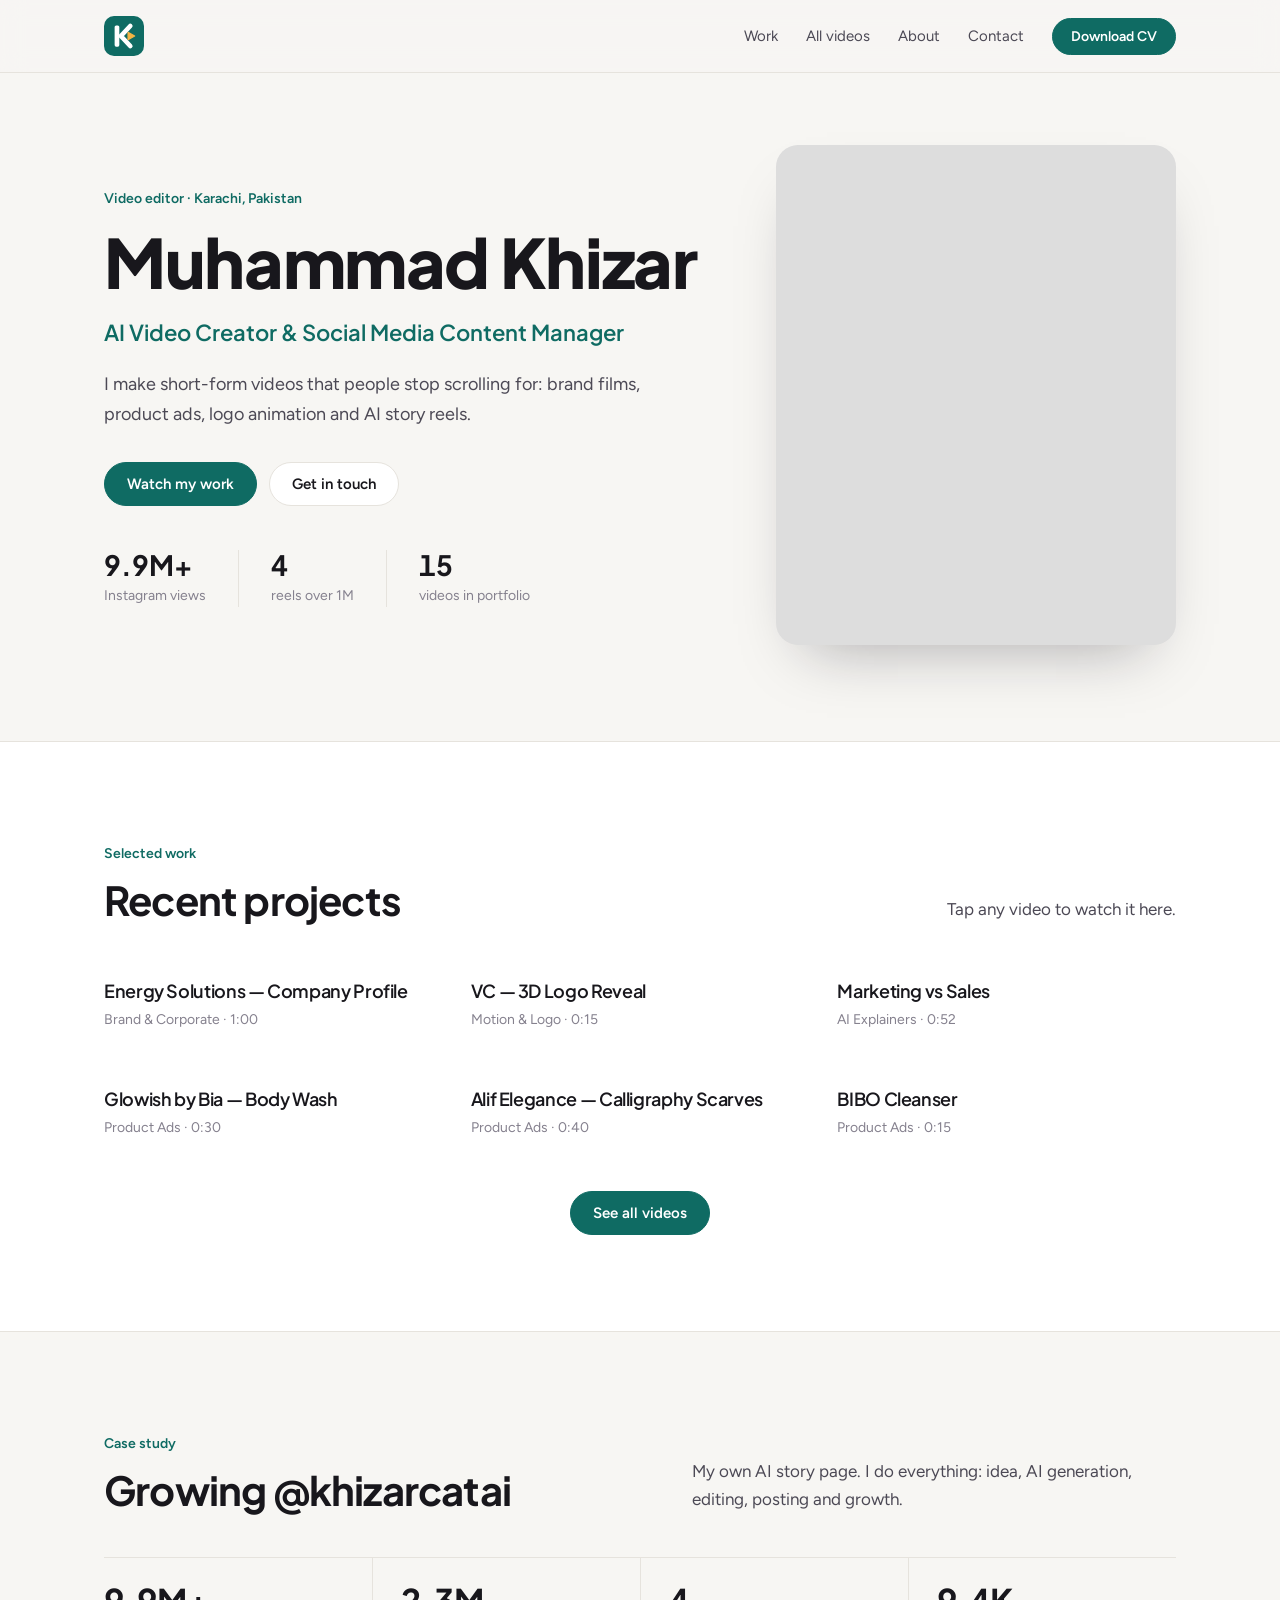
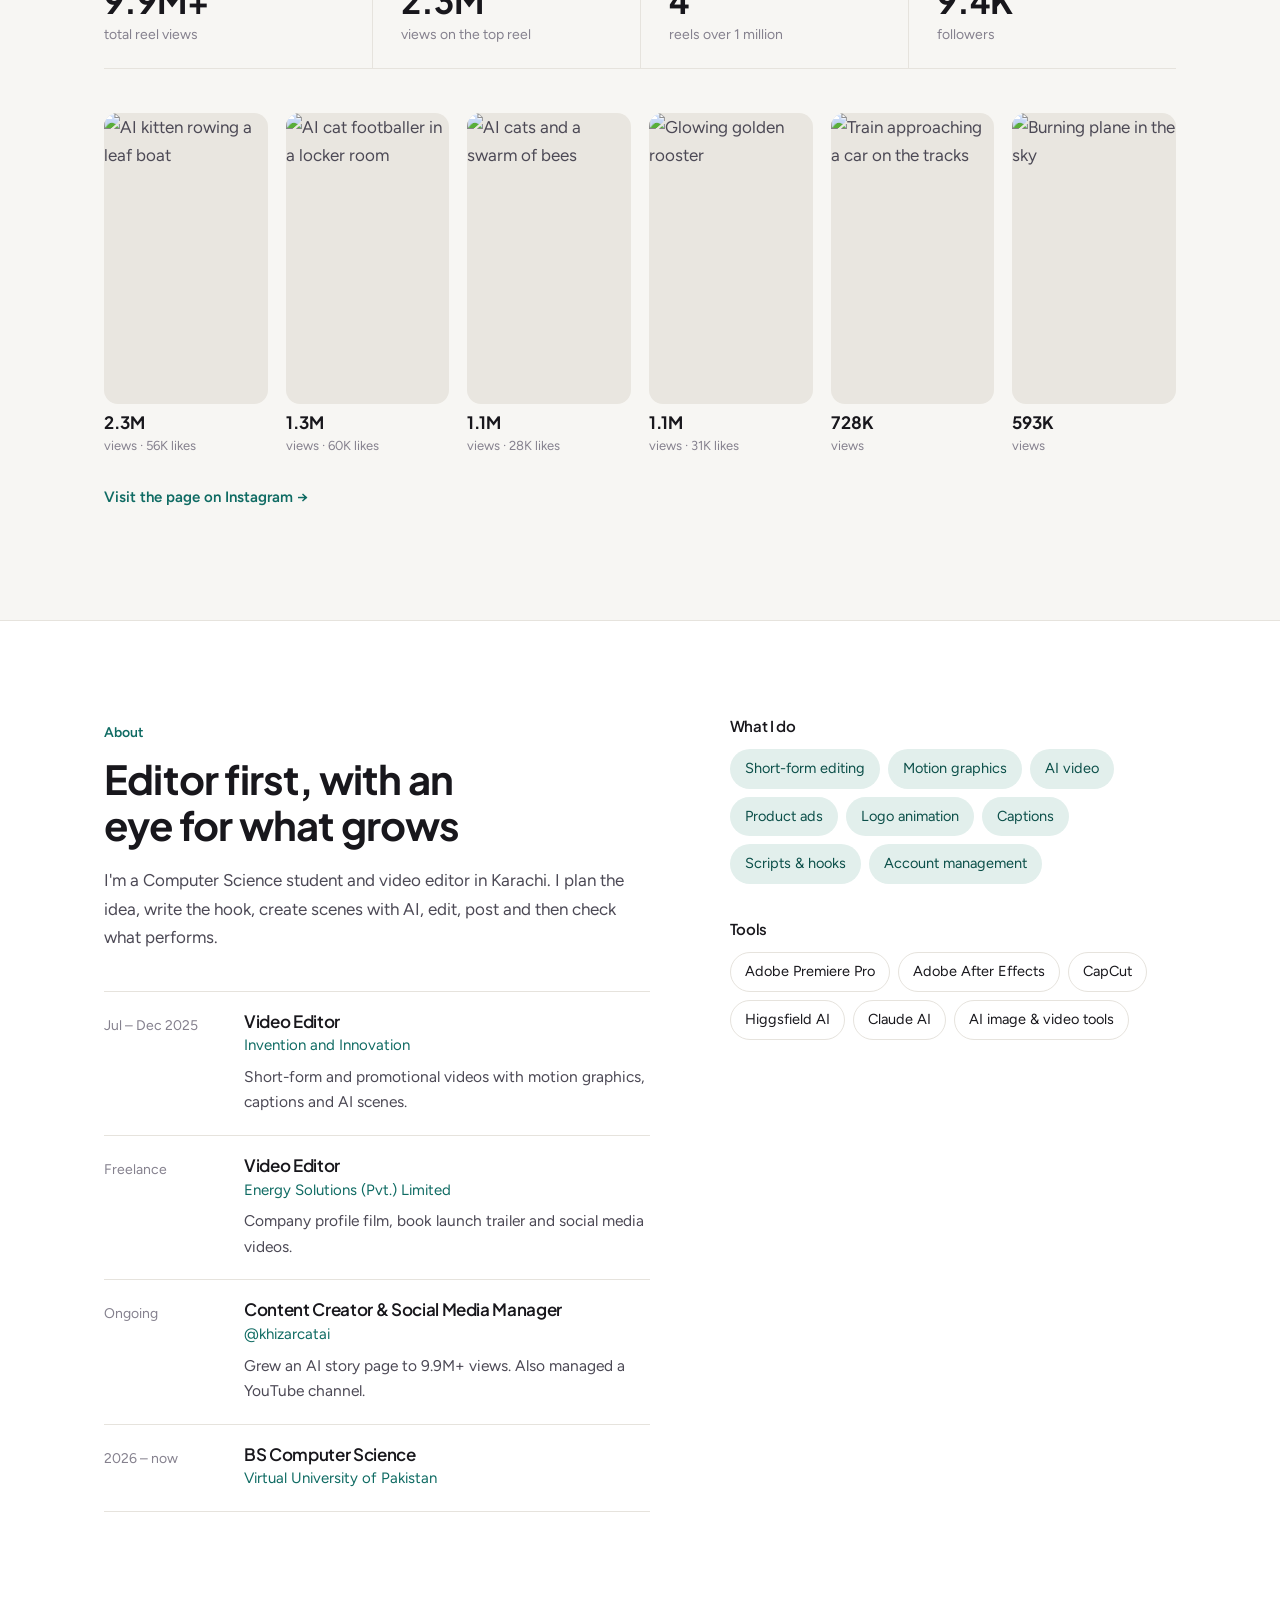
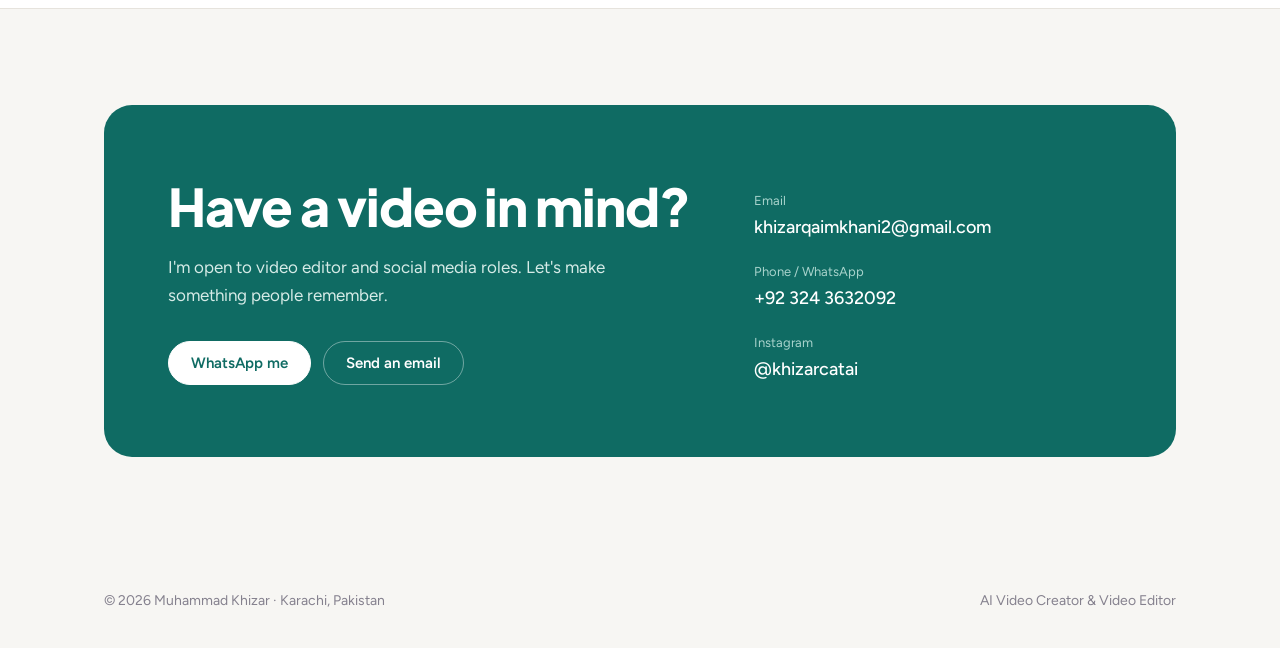
==== index.html @ 34c0ca7a "Add files via upload" ====
<!doctype html>
<html lang="en">
<head>
<meta charset="utf-8">
<meta name="viewport" content="width=device-width, initial-scale=1, viewport-fit=cover">
<title>Muhammad Khizar | AI Video Creator &amp; Video Editor</title>
<meta name="description" content="Portfolio of Muhammad Khizar, AI video creator and video editor in Karachi: brand films, AI product ads, logo animation and a 9.9M-view Instagram page.">
<meta property="og:title" content="Muhammad Khizar | AI Video Creator &amp; Video Editor">
<meta property="og:description" content="Portfolio of Muhammad Khizar, AI video creator and video editor in Karachi: brand films, AI product ads, logo animation and a 9.9M-view Instagram page.">
<meta property="og:image" content="img/og.png">
<meta name="twitter:card" content="summary_large_image">
<link rel="icon" href="favicon.svg" type="image/svg+xml">
<link rel="icon" href="favicon-32.png" sizes="32x32" type="image/png">
<link rel="apple-touch-icon" href="apple-touch-icon.png">
<meta name="theme-color" content="#0f0e14">
<link rel="preconnect" href="https://fonts.googleapis.com">
<link rel="preconnect" href="https://fonts.gstatic.com" crossorigin>
<link rel="stylesheet" href="https://fonts.googleapis.com/css2?family=Plus+Jakarta+Sans:wght@600;700;800&family=Figtree:wght@400;500;600&display=swap">
<link rel="stylesheet" href="style.css">
</head>
<body>
<header class="site-header">
  <div class="wrap">
    <a class="brand" href="./#top" aria-label="Muhammad Khizar, home" title="Muhammad Khizar"><svg class="logo" viewBox="0 0 64 64" aria-hidden="true"><rect width="64" height="64" rx="16" fill="#0f6b63"/><rect x="17" y="15" width="7.5" height="34" rx="2.5" fill="#fff"/><path d="M27 32 42 16M27 32 42 48" stroke="#fff" stroke-width="7.5" stroke-linecap="round" fill="none"/><path d="M38.5 26.2 49 32 38.5 37.8Z" fill="#f5b544" stroke="#f5b544" stroke-width="2" stroke-linejoin="round"/></svg></a>
    <nav class="nav" aria-label="Main">
      <a href="#work">Work</a>
      <a href="videos.html">All videos</a>
      <a class="hide-sm" href="#about">About</a>
      <a href="#contact">Contact</a>
      <a class="btn sm primary" href="Muhammad_Khizar_CV.pdf" download>Download CV</a>
    </nav>
  </div>
</header>
<main id="top">
  <section class="hero">
    <div class="wrap">
      <div>
        <span class="eyebrow">Video editor · Karachi, Pakistan</span>
        <h1>Muhammad Khizar</h1>
        <div class="role">AI Video Creator &amp; Social Media Content Manager</div>
        <p class="lede">I make short-form videos that people stop scrolling for: brand films, product ads, logo animation and AI story reels.</p>
        <div class="cta">
          <a class="btn primary" href="videos.html">Watch my work</a>
          <a class="btn" href="#contact">Get in touch</a>
        </div>
        <div class="stats">
          <div><div class="n">9.9M+</div><div class="l">Instagram views</div></div>
          <div><div class="n">4</div><div class="l">reels over 1M</div></div>
          <div><div class="n"><span data-count>15</span></div><div class="l">videos in portfolio</div></div>
        </div>
      </div>
      <div class="showreel"><video src="media/mkt.mp4" poster="img/mkt_11.jpg" autoplay muted loop playsinline preload="metadata" aria-label="Showreel clip, playing muted"></video></div>
    </div>
  </section>

  <section class="block alt" id="work">
    <div class="wrap">
      <div class="shead">
        <div><span class="eyebrow">Selected work</span><h2>Recent projects</h2></div>
        <p>Tap any video to watch it here.</p>
      </div>
      <div class="bin" id="featured"></div>
      <div class="more"><a class="btn primary" href="videos.html">See all videos</a></div>
    </div>
  </section>

  <section class="block" id="instagram">
    <div class="wrap">
      <div class="shead">
        <div><span class="eyebrow">Case study</span><h2>Growing @khizarcatai</h2></div>
        <p>My own AI story page. I do everything: idea, AI generation, editing, posting and growth.</p>
      </div>
      <div class="kpis">
        <div class="kpi"><div class="n">9.9M+</div><div class="l">total reel views</div></div>
        <div class="kpi"><div class="n">2.3M</div><div class="l">views on the top reel</div></div>
        <div class="kpi"><div class="n">4</div><div class="l">reels over 1 million</div></div>
        <div class="kpi"><div class="n">9.4K</div><div class="l">followers</div></div>
      </div>
      <div class="reels">
        <a class="reel" href="https://www.instagram.com/reel/DScv_tRjc5a/" target="_blank" rel="noopener"><div class="poster"><img src="img/ig1.jpg" alt="AI kitten rowing a leaf boat" loading="lazy"></div><b>2.3M</b><span>views · 56K likes</span></a>
        <a class="reel" href="https://www.instagram.com/reel/DUa5aHajTq-/" target="_blank" rel="noopener"><div class="poster"><img src="img/ig2.jpg" alt="AI cat footballer in a locker room" loading="lazy"></div><b>1.3M</b><span>views · 60K likes</span></a>
        <a class="reel" href="https://www.instagram.com/reel/DRuakhHDSaA/" target="_blank" rel="noopener"><div class="poster"><img src="img/ig3.jpg" alt="AI cats and a swarm of bees" loading="lazy"></div><b>1.1M</b><span>views · 28K likes</span></a>
        <a class="reel" href="https://www.instagram.com/reel/DSssZGLjfH6/" target="_blank" rel="noopener"><div class="poster"><img src="img/ig4.jpg" alt="Glowing golden rooster" loading="lazy"></div><b>1.1M</b><span>views · 31K likes</span></a>
        <a class="reel" href="https://www.instagram.com/reel/DR2IHG8jQYv/" target="_blank" rel="noopener"><div class="poster"><img src="img/ig5.jpg" alt="Train approaching a car on the tracks" loading="lazy"></div><b>728K</b><span>views</span></a>
        <a class="reel" href="https://www.instagram.com/reel/DSXmzWPDTwT/" target="_blank" rel="noopener"><div class="poster"><img src="img/ig6.jpg" alt="Burning plane in the sky" loading="lazy"></div><b>593K</b><span>views</span></a>
      </div>
      <p class="note"><a href="https://www.instagram.com/khizarcatai/" target="_blank" rel="noopener">Visit the page on Instagram →</a></p>
    </div>
  </section>

  <section class="block alt" id="about">
    <div class="wrap about">
      <div>
        <span class="eyebrow">About</span>
        <h2>Editor first, with an eye for what grows</h2>
        <p>I'm a Computer Science student and video editor in Karachi. I plan the idea, write the hook, create scenes with AI, edit, post and then check what performs.</p>
        <ul class="timeline">
          <li><span class="when">Jul – Dec 2025</span><div><h3>Video Editor</h3><div class="org">Invention and Innovation</div><p>Short-form and promotional videos with motion graphics, captions and AI scenes.</p></div></li>
          <li><span class="when">Freelance</span><div><h3>Video Editor</h3><div class="org">Energy Solutions (Pvt.) Limited</div><p>Company profile film, book launch trailer and social media videos.</p></div></li>
          <li><span class="when">Ongoing</span><div><h3>Content Creator &amp; Social Media Manager</h3><div class="org">@khizarcatai</div><p>Grew an AI story page to 9.9M+ views. Also managed a YouTube channel.</p></div></li>
          <li><span class="when">2026 – now</span><div><h3>BS Computer Science</h3><div class="org">Virtual University of Pakistan</div></div></li>
        </ul>
      </div>
      <div class="side">
        <div class="group"><h3>What I do</h3><div class="tags accent"><span>Short-form editing</span><span>Motion graphics</span><span>AI video</span><span>Product ads</span><span>Logo animation</span><span>Captions</span><span>Scripts &amp; hooks</span><span>Account management</span></div></div>
        <div class="group"><h3>Tools</h3><div class="tags"><span>Adobe Premiere Pro</span><span>Adobe After Effects</span><span>CapCut</span><span>Higgsfield AI</span><span>Claude AI</span><span>AI image &amp; video tools</span></div></div>
      </div>
    </div>
  </section>

  <section class="block" id="contact">
    <div class="wrap">
      <div class="contact-panel">
        <div>
          <h2>Have a video in mind?</h2>
          <p>I'm open to video editor and social media roles. Let's make something people remember.</p>
          <div class="cta">
            <a class="btn" href="https://wa.me/923243632092" target="_blank" rel="noopener">WhatsApp me</a>
            <a class="btn ghost" href="mailto:khizarqaimkhani2@gmail.com">Send an email</a>
          </div>
        </div>
        <div class="clist">
          <a class="ci" href="mailto:khizarqaimkhani2@gmail.com"><span class="l">Email</span><span class="v">khizarqaimkhani2@gmail.com</span></a>
          <a class="ci" href="https://wa.me/923243632092" target="_blank" rel="noopener"><span class="l">Phone / WhatsApp</span><span class="v">+92 324 3632092</span></a>
          <a class="ci" href="https://www.instagram.com/khizarcatai/" target="_blank" rel="noopener"><span class="l">Instagram</span><span class="v">@khizarcatai</span></a>
        </div>
      </div>
    </div>
  </section>
</main>
<footer class="site-footer"><div class="wrap"><span>© 2026 Muhammad Khizar · Karachi, Pakistan</span><span>AI Video Creator &amp; Video Editor</span></div></footer>

<div class="player" id="player" hidden role="dialog" aria-modal="true" aria-label="Video player">
  <div class="pbar">
    <div class="t"><h3></h3><span class="sub"></span></div>
    <button type="button" class="btn sm close">Close</button>
  </div>
  <div class="pstage"></div>
</div>
<script src="videos.js"></script>
<script src="app.js"></script>
</body>
</html>
---- style.css ----
/* Layout: calm gallery. Light, airy page; every video is the same size; one deep-teal accent used sparingly; the only bold block is the contact panel at the end. */
:root{
  --bg:#f7f6f3;         /* page */
  --card:#ffffff;       /* raised surfaces */
  --ink:#18171c;        /* headings + main text */
  --body:#4c4955;       /* running text */
  --muted:#85818e;      /* captions */
  --line:#e6e3dd;       /* hairlines */
  --teal:#0f6b63;       /* single accent */
  --teal-soft:#e2efec;  /* accent tint */
  --display:"Plus Jakarta Sans","Segoe UI",system-ui,sans-serif;
  --text:"Figtree","Segoe UI",system-ui,sans-serif;
  color-scheme:light;
}
*{box-sizing:border-box}
html{scroll-behavior:smooth;-webkit-text-size-adjust:100%}
body{background:var(--bg);color:var(--body);font-family:var(--text);font-size:17px;line-height:1.65;margin:0}
a{color:inherit}
img,video{max-width:100%;display:block}
[hidden]{display:none!important}
.wrap{max-width:1120px;margin:0 auto;padding-left:max(24px,env(safe-area-inset-left,0px));padding-right:max(24px,env(safe-area-inset-right,0px))}
h1,h2,h3{font-family:var(--display);color:var(--ink);font-weight:700;letter-spacing:-.02em;line-height:1.15;margin:0;text-wrap:balance}
.eyebrow{display:inline-block;font-size:14px;font-weight:600;color:var(--teal);margin-bottom:12px}
:focus-visible{outline:2px solid var(--teal);outline-offset:3px;border-radius:8px}

/* header */
.site-header{position:sticky;top:env(safe-area-inset-top,0px);z-index:30;background:color-mix(in srgb,var(--bg) 90%,transparent);backdrop-filter:blur(12px);-webkit-backdrop-filter:blur(12px);border-bottom:1px solid var(--line)}
.site-header .wrap{display:flex;align-items:center;justify-content:space-between;gap:16px;padding-block:16px}
.brand{font-family:var(--display);font-weight:700;font-size:18px;color:var(--ink);text-decoration:none;white-space:nowrap;display:flex;align-items:center;gap:11px}
.brand .logo{width:40px;height:40px;flex-shrink:0}
.nav{display:flex;align-items:center;gap:28px;font-size:15px}
.nav a{text-decoration:none;color:var(--body)}
.nav a:hover,.nav a[aria-current="page"]{color:var(--ink)}
.btn{display:inline-flex;align-items:center;justify-content:center;gap:8px;font:600 15px var(--text);padding:12px 22px;border-radius:999px;text-decoration:none;border:1px solid var(--line);background:var(--card);color:var(--ink);cursor:pointer;transition:background .15s,border-color .15s,color .15s}
.btn:hover{border-color:#cfcbc3}
.btn.primary{background:var(--teal);border-color:var(--teal);color:#fff}
.btn.primary:hover{background:#0b5a53}
.btn.sm{padding:9px 18px;font-size:14px}
.nav .btn.primary{color:#fff}

/* hero */
.hero .wrap{display:grid;grid-template-columns:minmax(0,1.2fr) minmax(0,.8fr);gap:72px;align-items:center;padding-block:72px 96px}
.hero h1{font-size:clamp(40px,5.6vw,68px);font-weight:800}
.hero .role{font-family:var(--display);font-size:clamp(18px,1.9vw,22px);font-weight:600;color:var(--teal);margin-top:14px}
.lede{font-size:18px;max-width:46ch;margin:20px 0 0}
.cta{display:flex;flex-wrap:wrap;gap:12px;margin-top:32px}
.stats{display:flex;flex-wrap:wrap;margin-top:44px}
.stats > div{padding-right:32px;margin-right:32px;border-right:1px solid var(--line)}
.stats > div:last-child{border-right:0;margin-right:0;padding-right:0}
.stats .n{font-family:var(--display);font-size:28px;font-weight:700;color:var(--ink);line-height:1.1;font-variant-numeric:tabular-nums}
.stats .l{font-size:14px;color:var(--muted);margin-top:4px}
.showreel{position:relative;aspect-ratio:4/5;max-width:100%;border-radius:22px;overflow:hidden;background:#ddd;box-shadow:0 30px 60px -30px rgba(20,18,30,.35)}
.showreel video{width:100%;height:100%;object-fit:cover}

/* sections */
.block{padding-block:96px}
.block.alt{background:var(--card);border-block:1px solid var(--line)}
.shead{display:flex;flex-wrap:wrap;justify-content:space-between;align-items:flex-end;gap:16px 40px;margin-bottom:44px}
.shead h2{font-size:clamp(28px,3.4vw,40px)}
.shead p{max-width:44ch;margin:0}
.more{display:flex;justify-content:center;margin-top:52px}

/* video grid: every card the same size */
.bin{display:grid;grid-template-columns:repeat(3,minmax(0,1fr));gap:44px 28px}
.clip{display:flex;flex-direction:column;gap:14px;text-align:left;padding:0;border:0;background:none;color:inherit;font:inherit;cursor:pointer;min-width:0;text-decoration:none}
.clip .poster{position:relative;aspect-ratio:4/5;max-width:100%;border-radius:16px;overflow:hidden;background:#e9e6e0}
.clip .poster img{position:absolute;inset:0;width:100%;height:100%;object-fit:cover;transition:transform .6s ease}
.clip:hover .poster img{transform:scale(1.035)}
.clip .poster::after{content:"";position:absolute;inset:0;background:rgba(10,10,14,0);transition:background .25s}
.clip:hover .poster::after{background:rgba(10,10,14,.18)}
.pbtn{position:absolute;z-index:1;left:50%;top:50%;width:58px;height:58px;margin:-29px 0 0 -29px;border-radius:50%;background:rgba(255,255,255,.92);display:grid;place-items:center;box-shadow:0 8px 24px rgba(0,0,0,.18);opacity:0;transform:scale(.9);transition:opacity .2s,transform .2s}
.pbtn svg{width:18px;height:18px;margin-left:3px;fill:var(--ink)}
.clip:hover .pbtn,.clip:focus-visible .pbtn{opacity:1;transform:scale(1)}
.clip h3{font-size:18px;font-weight:600}
.clip .cat{font-size:14px;color:var(--muted);margin-top:-8px}

/* filters */
.page-head{padding-block:64px 12px}
.page-head h1{font-size:clamp(36px,5vw,56px);font-weight:800}
.page-head p{max-width:56ch;margin:14px 0 0}
.filters{display:flex;flex-wrap:wrap;gap:10px;margin:28px 0 44px}
.chip{font:500 15px var(--text);color:var(--body);background:var(--card);border:1px solid var(--line);border-radius:999px;padding:9px 18px;cursor:pointer}
.chip span{color:var(--muted);margin-left:6px;font-size:13px}
.chip[aria-pressed="true"]{background:var(--ink);border-color:var(--ink);color:#fff}
.chip[aria-pressed="true"] span{color:#bdbac4}
.empty{color:var(--muted)}

/* instagram */
.kpis{display:grid;grid-template-columns:repeat(4,minmax(0,1fr));margin-bottom:44px;border-top:1px solid var(--line);border-bottom:1px solid var(--line)}
.kpi{padding:24px 0 22px}
.kpi + .kpi{padding-left:28px;border-left:1px solid var(--line)}
.kpi .n{font-family:var(--display);font-weight:700;font-size:34px;color:var(--ink);line-height:1.1;font-variant-numeric:tabular-nums}
.kpi .l{font-size:14px;color:var(--muted);margin-top:4px}
.reels{display:grid;grid-template-columns:repeat(6,minmax(0,1fr));gap:18px}
.reel{display:flex;flex-direction:column;gap:10px;text-decoration:none}
.reel .poster{aspect-ratio:9/16;max-width:100%;border-radius:14px;overflow:hidden;background:#e9e6e0}
.reel img{width:100%;height:100%;object-fit:cover;transition:transform .6s ease}
.reel:hover img{transform:scale(1.04)}
.reel b{font-family:var(--display);font-weight:700;color:var(--ink);font-size:17px;line-height:1}
.reel span{font-size:13px;color:var(--muted);margin-top:-6px}
.note{margin-top:28px;font-size:15px}
.note a{color:var(--teal);font-weight:600;text-decoration:none}

/* about */
.about{display:grid;grid-template-columns:minmax(0,1.1fr) minmax(0,.9fr);gap:80px}
.about h2{font-size:clamp(28px,3.4vw,40px);margin-bottom:18px}
.about p{max-width:56ch;margin:0}
.timeline{list-style:none;margin:40px 0 0;padding:0}
.timeline li{display:grid;grid-template-columns:120px minmax(0,1fr);gap:20px;padding:20px 0;border-top:1px solid var(--line)}
.timeline li:last-child{border-bottom:1px solid var(--line)}
.timeline .when{font-size:14px;color:var(--muted);padding-top:2px}
.timeline h3{font-size:17px;font-weight:600}
.timeline .org{font-size:15px;color:var(--teal);margin-top:2px}
.timeline p{font-size:15.5px;margin-top:6px}
.side h3{font-size:15px;font-weight:600;margin:0 0 14px}
.side .group + .group{margin-top:36px}
.tags{display:flex;flex-wrap:wrap;gap:8px}
.tags span{font-size:14.5px;padding:7px 14px;border-radius:999px;background:var(--card);border:1px solid var(--line);color:var(--ink)}
.tags.accent span{background:var(--teal-soft);border-color:transparent;color:#0b4f49}

/* contact */
.contact-panel{background:var(--teal);color:#d6ebe7;border-radius:28px;padding:72px 64px;display:grid;grid-template-columns:minmax(0,1.2fr) minmax(0,.8fr);gap:48px;align-items:end}
.contact-panel h2{color:#fff;font-size:clamp(32px,4.4vw,52px);font-weight:800}
.contact-panel p{margin:16px 0 0;max-width:40ch}
.contact-panel .cta .btn{background:#fff;border-color:#fff;color:var(--teal)}
.contact-panel .cta .btn.ghost{background:transparent;border-color:rgba(255,255,255,.4);color:#fff}
.clist{display:flex;flex-direction:column;gap:18px}
.ci{display:flex;flex-direction:column;gap:2px;min-width:0;text-decoration:none}
.ci .l{font-size:13px;color:#a8d3cc}
.ci .v{font-size:18px;color:#fff;font-weight:500;overflow-wrap:anywhere}
a.ci:hover .v{text-decoration:underline}
.site-footer{padding-block:36px;color:var(--muted);font-size:14px}
.site-footer .wrap{display:flex;flex-wrap:wrap;justify-content:space-between;gap:12px}

/* player */
.player{position:fixed;inset:0;z-index:60;background:rgba(12,11,15,.94);display:flex;flex-direction:column;padding:calc(16px + env(safe-area-inset-top,0px)) max(16px,env(safe-area-inset-right,0px)) calc(22px + env(safe-area-inset-bottom,0px)) max(16px,env(safe-area-inset-left,0px))}
.pbar{display:flex;align-items:center;justify-content:space-between;gap:16px;padding-bottom:16px;color:#c9c5d0}
.pbar .t{min-width:0}
.pbar h3{font-size:18px;color:#fff;white-space:nowrap;overflow:hidden;text-overflow:ellipsis}
.pbar .sub{display:block;font-size:14px;margin-top:2px}
.pbar .close{background:rgba(255,255,255,.1);border-color:rgba(255,255,255,.18);color:#fff}
.pstage{flex:1;min-height:0;display:flex;align-items:center;justify-content:center}
.pstage video{max-width:100%;max-height:100%;border-radius:14px;background:#000}
.pstage .frame{position:relative;height:100%;max-width:100%;aspect-ratio:9/16;border-radius:14px;overflow:hidden;background:#000 center/cover no-repeat}
.pstage .frame.land{height:auto;width:min(100%,1100px);aspect-ratio:16/9}
.pstage .shield{position:absolute;top:0;right:0;width:72px;height:72px;z-index:2}
.pstage iframe{position:absolute;inset:0;width:100%;height:100%;border:0}

@media (max-width:960px){
  .hero .wrap{grid-template-columns:1fr;gap:48px;padding-block:40px 72px}
  .showreel{max-width:420px}
  .bin{grid-template-columns:repeat(2,minmax(0,1fr));gap:36px 20px}
  .reels{grid-template-columns:repeat(3,minmax(0,1fr))}
  .about{grid-template-columns:1fr;gap:56px}
  .contact-panel{grid-template-columns:1fr;padding:56px 40px}
  .nav .hide-sm{display:none}
}
@media (max-width:600px){
  body{font-size:16px}
  .block{padding-block:72px}
  .nav{gap:14px}
  .nav a:not(.btn){display:none}
  .bin{gap:28px 14px}
  .clip h3{font-size:15.5px}
  .clip .cat{font-size:13px}
  .pbtn{width:44px;height:44px;margin:-22px 0 0 -22px}
  .kpis{grid-template-columns:repeat(2,minmax(0,1fr))}
  .kpi:nth-child(3){padding-left:0;border-left:0}
  .kpi:nth-child(n+3){border-top:1px solid var(--line)}
  .reels{grid-template-columns:repeat(2,minmax(0,1fr))}
  .timeline li{grid-template-columns:1fr;gap:4px}
  .stats{display:grid;grid-template-columns:repeat(3,minmax(0,1fr));gap:12px}
  .stats > div{padding-right:0;margin-right:0;border-right:0}
  .stats .n{font-size:22px}
  .stats .l{font-size:12.5px}
  .contact-panel{padding:44px 24px;border-radius:22px}
}
@media (hover:none){.pbtn{opacity:1;transform:none}}
@media (prefers-reduced-motion:reduce){*{transition:none!important;scroll-behavior:auto!important}}
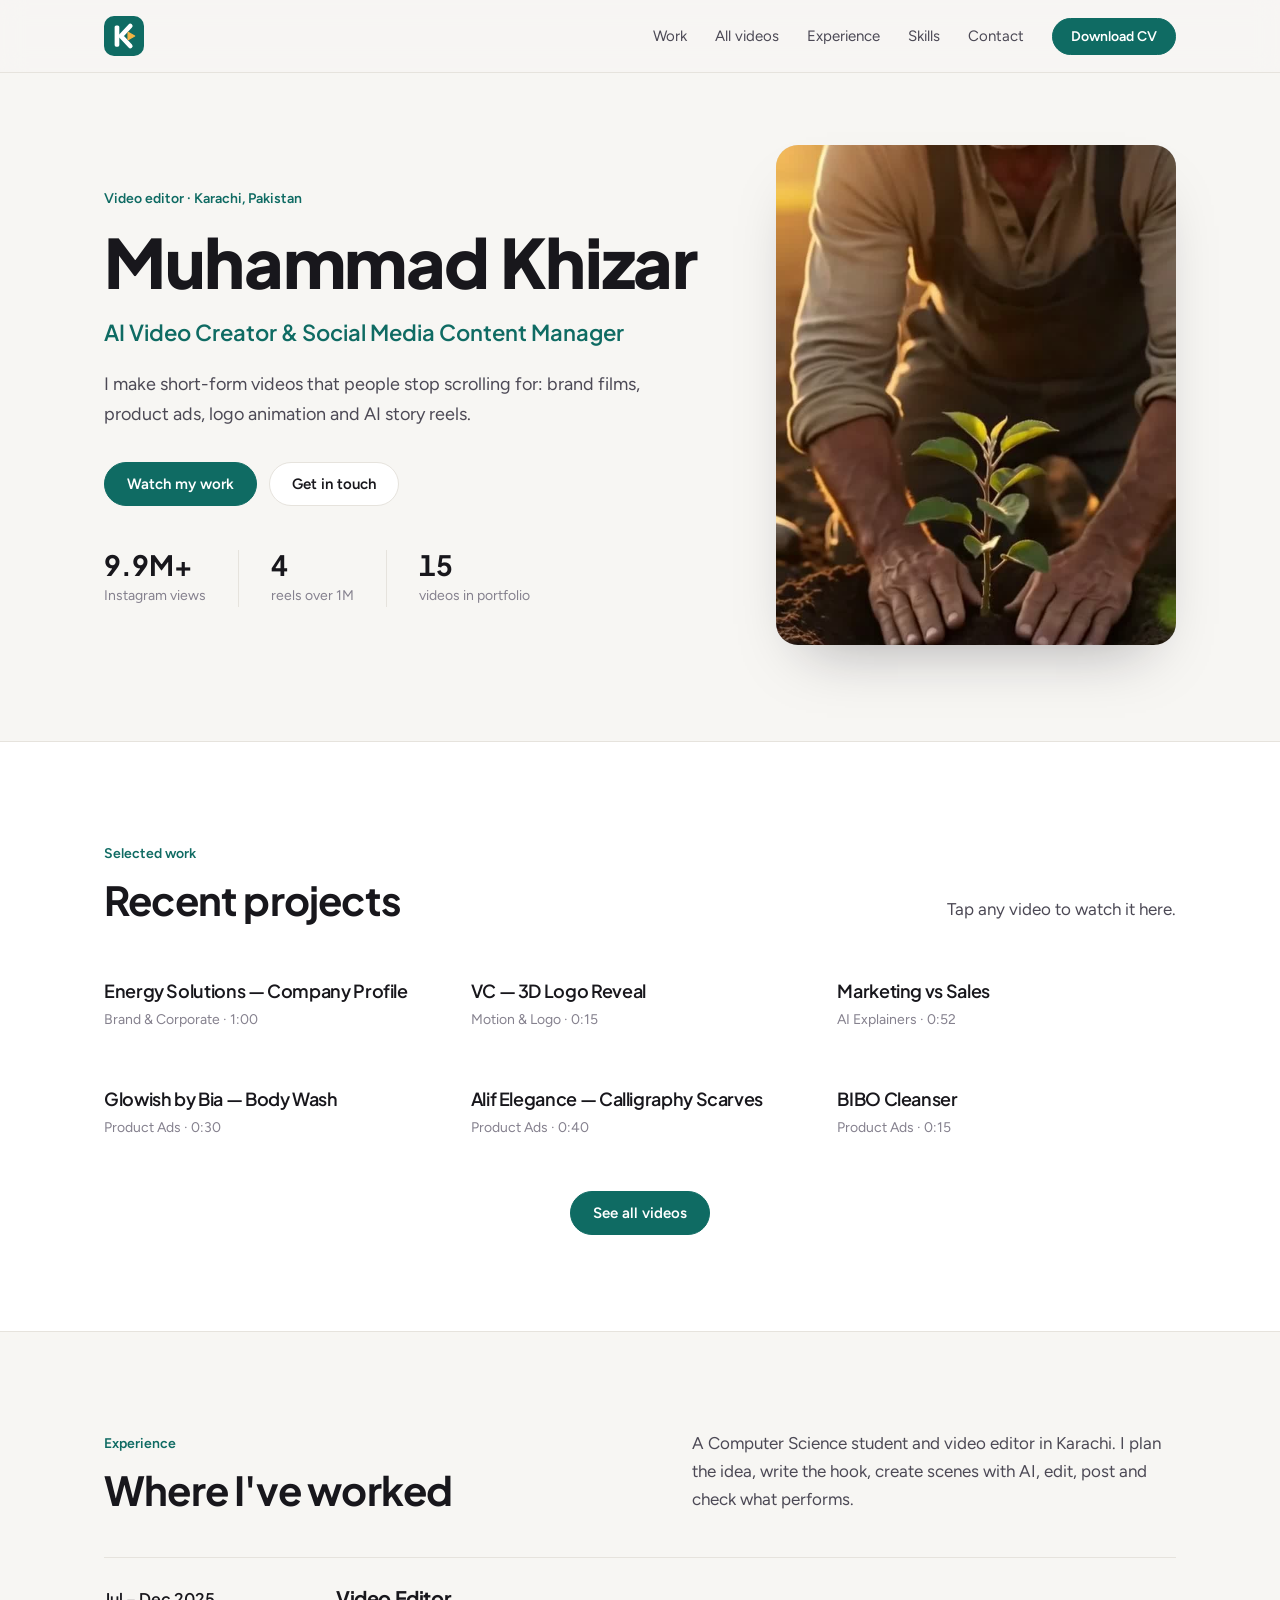
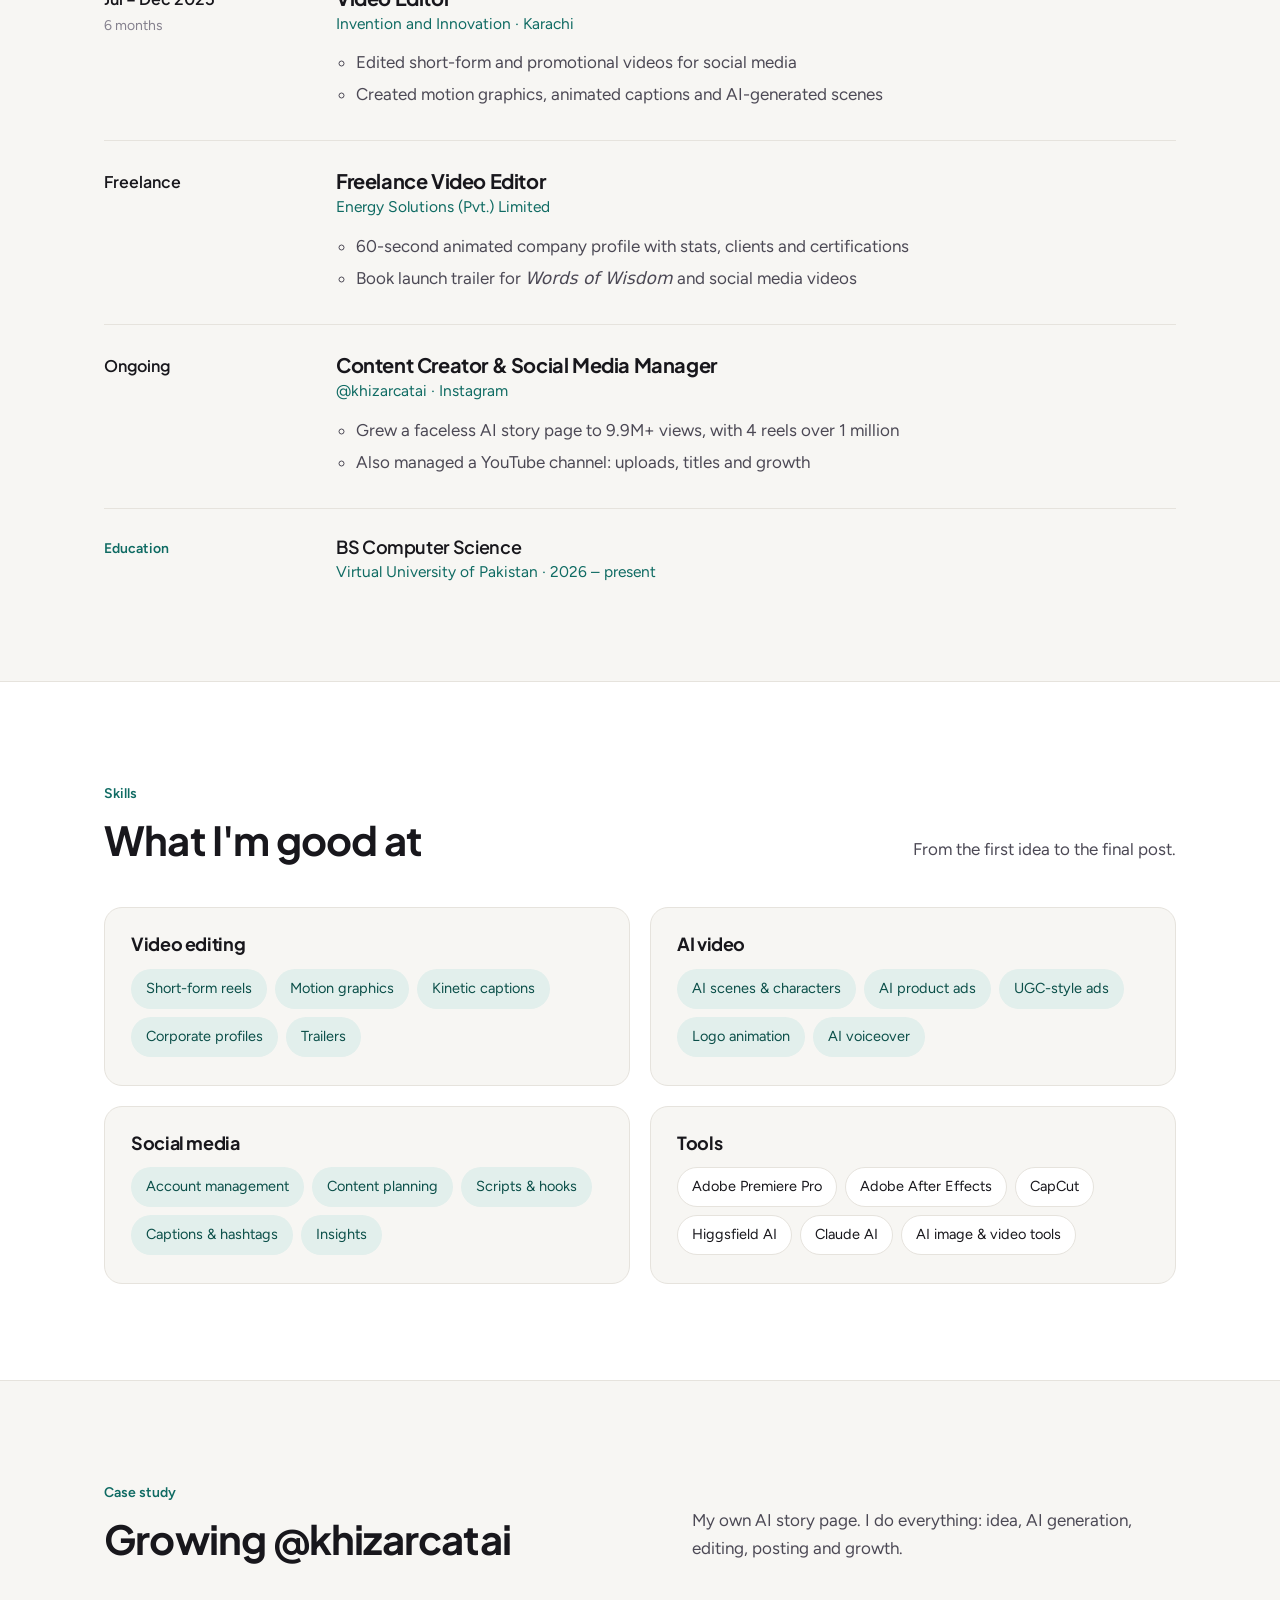
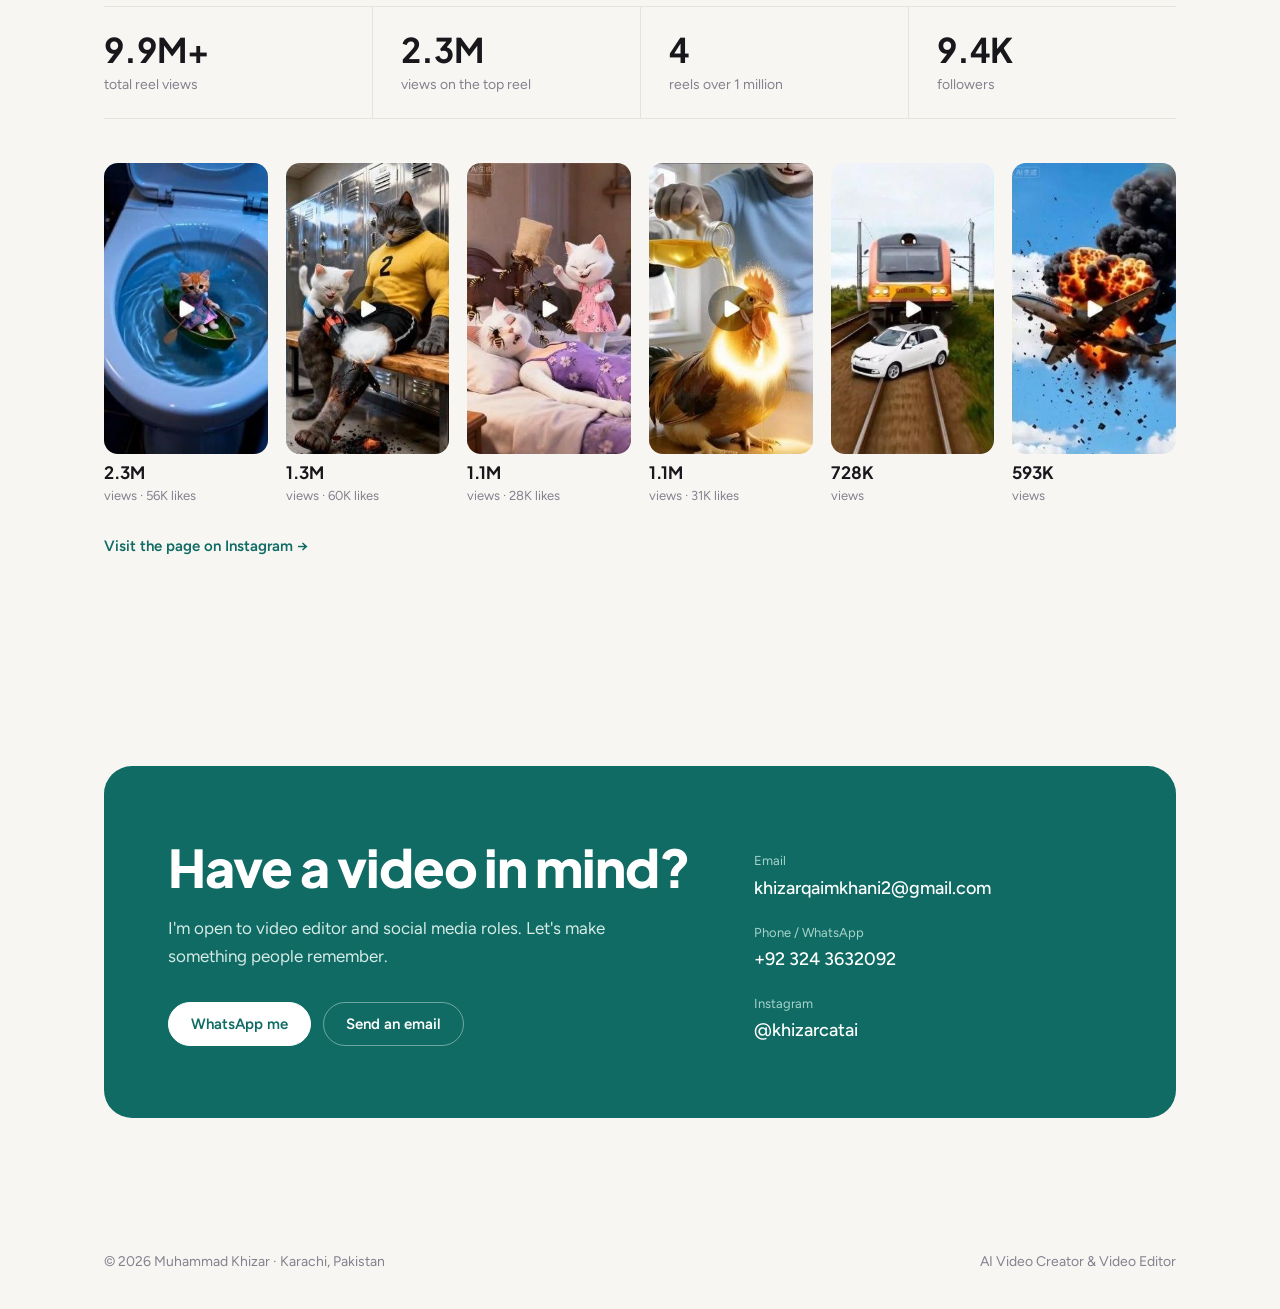
==== commit 210f81ff: "Add files via upload" ====
--- a/index.html
+++ b/index.html
@@ -25,7 +25,8 @@
     <nav class="nav" aria-label="Main">
       <a href="#work">Work</a>
       <a href="videos.html">All videos</a>
-      <a class="hide-sm" href="#about">About</a>
+      <a class="hide-sm" href="#experience">Experience</a>
+      <a class="hide-sm" href="#skills">Skills</a>
       <a href="#contact">Contact</a>
       <a class="btn sm primary" href="Muhammad_Khizar_CV.pdf" download>Download CV</a>
     </nav>
@@ -64,6 +65,48 @@
     </div>
   </section>
 
+  <section class="block" id="experience">
+    <div class="wrap">
+      <div class="shead">
+        <div><span class="eyebrow">Experience</span><h2>Where I've worked</h2></div>
+        <p>A Computer Science student and video editor in Karachi. I plan the idea, write the hook, create scenes with AI, edit, post and check what performs.</p>
+      </div>
+      <ul class="jobs">
+        <li class="job">
+          <div class="when">Jul – Dec 2025<span>6 months</span></div>
+          <div><h3>Video Editor</h3><div class="org">Invention and Innovation · Karachi</div>
+          <ul><li>Edited short-form and promotional videos for social media</li><li>Created motion graphics, animated captions and AI-generated scenes</li></ul></div>
+        </li>
+        <li class="job">
+          <div class="when">Freelance</div>
+          <div><h3>Freelance Video Editor</h3><div class="org">Energy Solutions (Pvt.) Limited</div>
+          <ul><li>60-second animated company profile with stats, clients and certifications</li><li>Book launch trailer for <i>Words of Wisdom</i> and social media videos</li></ul></div>
+        </li>
+        <li class="job">
+          <div class="when">Ongoing</div>
+          <div><h3>Content Creator &amp; Social Media Manager</h3><div class="org">@khizarcatai · Instagram</div>
+          <ul><li>Grew a faceless AI story page to 9.9M+ views, with 4 reels over 1 million</li><li>Also managed a YouTube channel: uploads, titles and growth</li></ul></div>
+        </li>
+      </ul>
+      <div class="edu"><span class="eyebrow" style="margin:0">Education</span><div><h3>BS Computer Science</h3><div class="org">Virtual University of Pakistan · 2026 – present</div></div></div>
+    </div>
+  </section>
+
+  <section class="block alt" id="skills">
+    <div class="wrap">
+      <div class="shead">
+        <div><span class="eyebrow">Skills</span><h2>What I'm good at</h2></div>
+        <p>From the first idea to the final post.</p>
+      </div>
+      <div class="skillgrid">
+        <div class="skillcard"><h3>Video editing</h3><div class="tags accent"><span>Short-form reels</span><span>Motion graphics</span><span>Kinetic captions</span><span>Corporate profiles</span><span>Trailers</span></div></div>
+        <div class="skillcard"><h3>AI video</h3><div class="tags accent"><span>AI scenes &amp; characters</span><span>AI product ads</span><span>UGC-style ads</span><span>Logo animation</span><span>AI voiceover</span></div></div>
+        <div class="skillcard"><h3>Social media</h3><div class="tags accent"><span>Account management</span><span>Content planning</span><span>Scripts &amp; hooks</span><span>Captions &amp; hashtags</span><span>Insights</span></div></div>
+        <div class="skillcard"><h3>Tools</h3><div class="tags"><span>Adobe Premiere Pro</span><span>Adobe After Effects</span><span>CapCut</span><span>Higgsfield AI</span><span>Claude AI</span><span>AI image &amp; video tools</span></div></div>
+      </div>
+    </div>
+  </section>
+
   <section class="block" id="instagram">
     <div class="wrap">
       <div class="shead">
@@ -85,26 +128,6 @@
         <a class="reel" href="https://www.instagram.com/reel/DSXmzWPDTwT/" target="_blank" rel="noopener"><div class="poster"><img src="img/ig6.jpg" alt="Burning plane in the sky" loading="lazy"></div><b>593K</b><span>views</span></a>
       </div>
       <p class="note"><a href="https://www.instagram.com/khizarcatai/" target="_blank" rel="noopener">Visit the page on Instagram →</a></p>
-    </div>
-  </section>
-
-  <section class="block alt" id="about">
-    <div class="wrap about">
-      <div>
-        <span class="eyebrow">About</span>
-        <h2>Editor first, with an eye for what grows</h2>
-        <p>I'm a Computer Science student and video editor in Karachi. I plan the idea, write the hook, create scenes with AI, edit, post and then check what performs.</p>
-        <ul class="timeline">
-          <li><span class="when">Jul – Dec 2025</span><div><h3>Video Editor</h3><div class="org">Invention and Innovation</div><p>Short-form and promotional videos with motion graphics, captions and AI scenes.</p></div></li>
-          <li><span class="when">Freelance</span><div><h3>Video Editor</h3><div class="org">Energy Solutions (Pvt.) Limited</div><p>Company profile film, book launch trailer and social media videos.</p></div></li>
-          <li><span class="when">Ongoing</span><div><h3>Content Creator &amp; Social Media Manager</h3><div class="org">@khizarcatai</div><p>Grew an AI story page to 9.9M+ views. Also managed a YouTube channel.</p></div></li>
-          <li><span class="when">2026 – now</span><div><h3>BS Computer Science</h3><div class="org">Virtual University of Pakistan</div></div></li>
-        </ul>
-      </div>
-      <div class="side">
-        <div class="group"><h3>What I do</h3><div class="tags accent"><span>Short-form editing</span><span>Motion graphics</span><span>AI video</span><span>Product ads</span><span>Logo animation</span><span>Captions</span><span>Scripts &amp; hooks</span><span>Account management</span></div></div>
-        <div class="group"><h3>Tools</h3><div class="tags"><span>Adobe Premiere Pro</span><span>Adobe After Effects</span><span>CapCut</span><span>Higgsfield AI</span><span>Claude AI</span><span>AI image &amp; video tools</span></div></div>
-      </div>
     </div>
   </section>
 
--- a/style.css
+++ b/style.css
@@ -118,6 +118,24 @@
 .tags span{font-size:14.5px;padding:7px 14px;border-radius:999px;background:var(--card);border:1px solid var(--line);color:var(--ink)}
 .tags.accent span{background:var(--teal-soft);border-color:transparent;color:#0b4f49}
 
+/* experience */
+.jobs{list-style:none;margin:0;padding:0;border-top:1px solid var(--line)}
+.job{display:grid;grid-template-columns:200px minmax(0,1fr);gap:32px;padding:28px 0;border-bottom:1px solid var(--line)}
+.job .when{font-family:var(--display);font-weight:600;color:var(--ink);font-size:16px}
+.job .when span{display:block;font-family:var(--text);font-weight:400;color:var(--muted);font-size:14px;margin-top:2px}
+.job h3{font-size:20px;font-weight:700}
+.job .org{color:var(--teal);font-size:15.5px;margin-top:2px}
+.job ul{margin:12px 0 0;padding-left:20px}
+.job li{margin-bottom:4px}
+.edu{display:grid;grid-template-columns:200px minmax(0,1fr);gap:32px;padding:28px 0 0}
+.edu h3{font-size:18px;font-weight:600}
+.edu .org{color:var(--teal);font-size:15.5px;margin-top:2px}
+
+/* skills */
+.skillgrid{display:grid;grid-template-columns:repeat(2,minmax(0,1fr));gap:20px}
+.skillcard{background:var(--bg);border:1px solid var(--line);border-radius:18px;padding:26px 26px 28px}
+.skillcard h3{font-size:18px;margin-bottom:14px}
+
 /* contact */
 .contact-panel{background:var(--teal);color:#d6ebe7;border-radius:28px;padding:72px 64px;display:grid;grid-template-columns:minmax(0,1.2fr) minmax(0,.8fr);gap:48px;align-items:end}
 .contact-panel h2{color:#fff;font-size:clamp(32px,4.4vw,52px);font-weight:800}
@@ -152,6 +170,7 @@
   .bin{grid-template-columns:repeat(2,minmax(0,1fr));gap:36px 20px}
   .reels{grid-template-columns:repeat(3,minmax(0,1fr))}
   .about{grid-template-columns:1fr;gap:56px}
+  .skillgrid{grid-template-columns:1fr}
   .contact-panel{grid-template-columns:1fr;padding:56px 40px}
   .nav .hide-sm{display:none}
 }
@@ -169,6 +188,7 @@
   .kpi:nth-child(n+3){border-top:1px solid var(--line)}
   .reels{grid-template-columns:repeat(2,minmax(0,1fr))}
   .timeline li{grid-template-columns:1fr;gap:4px}
+  .job,.edu{grid-template-columns:1fr;gap:8px}
   .stats{display:grid;grid-template-columns:repeat(3,minmax(0,1fr));gap:12px}
   .stats > div{padding-right:0;margin-right:0;border-right:0}
   .stats .n{font-size:22px}
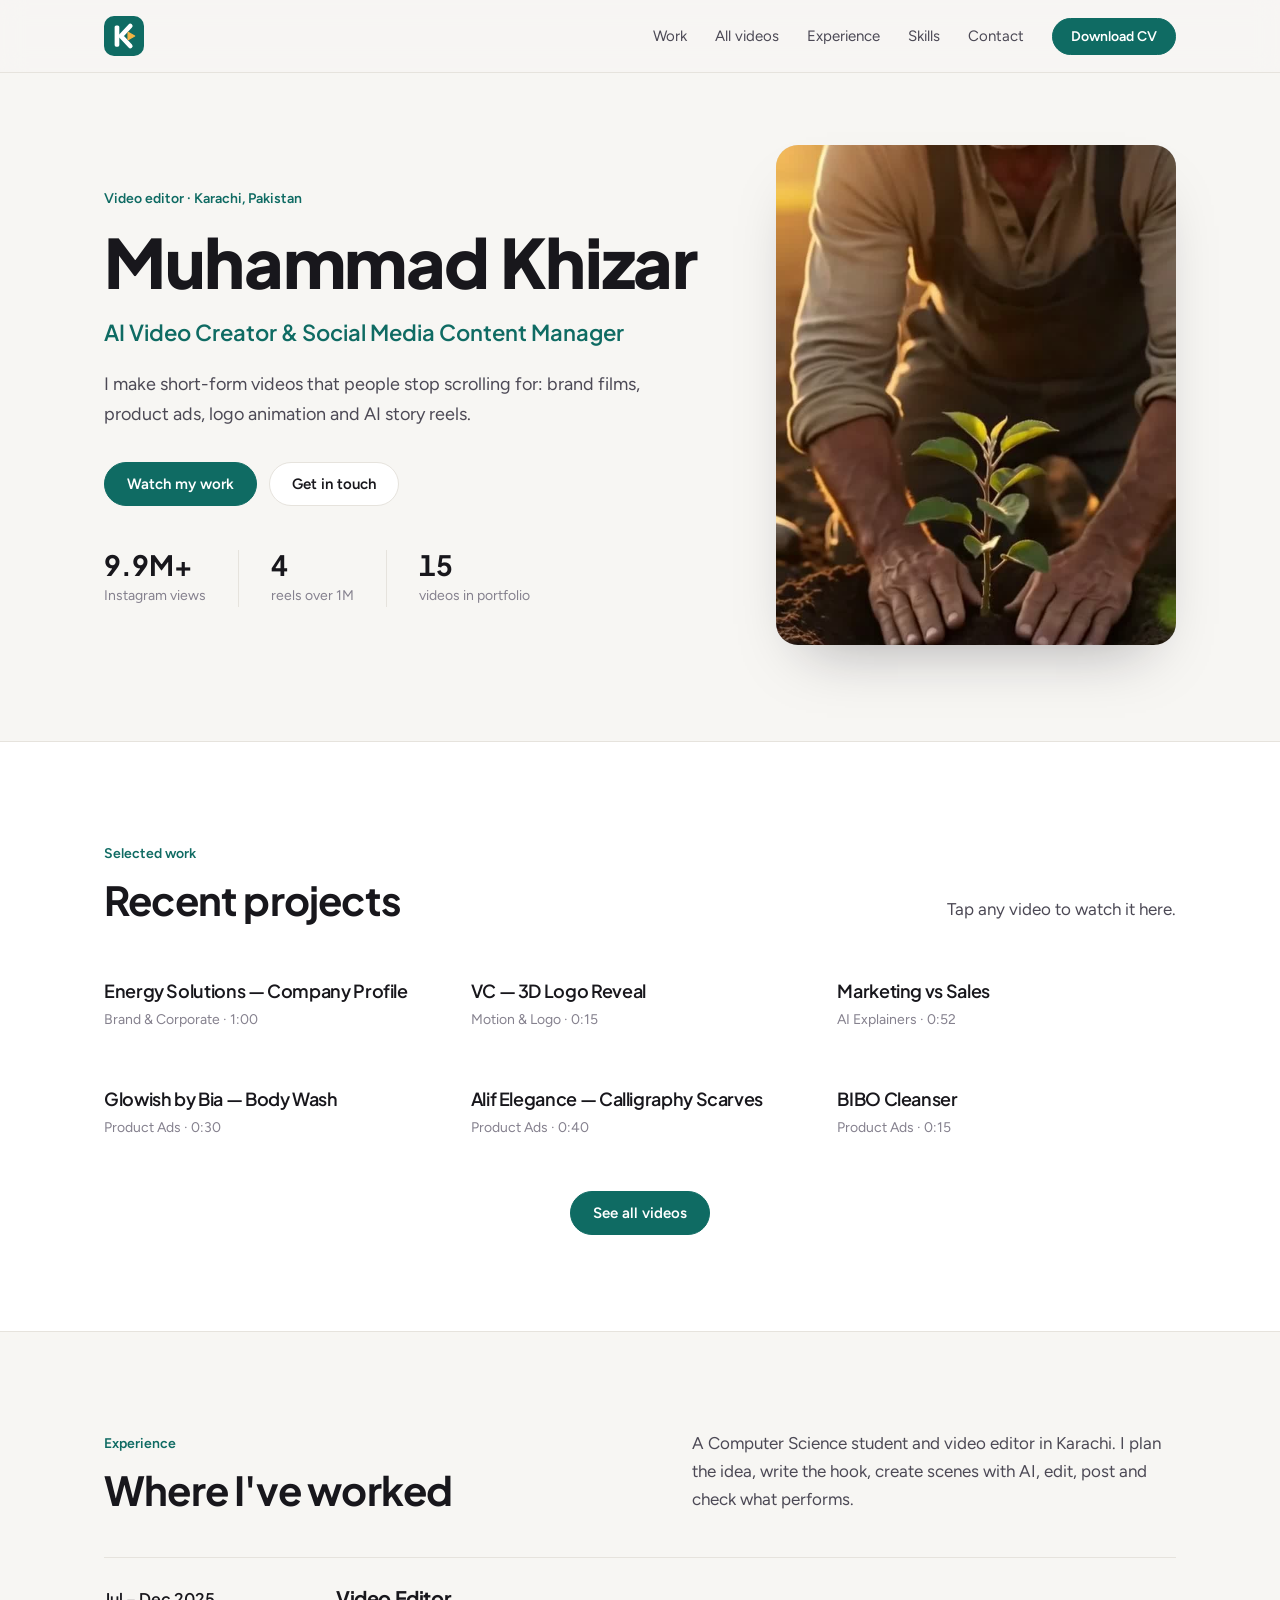
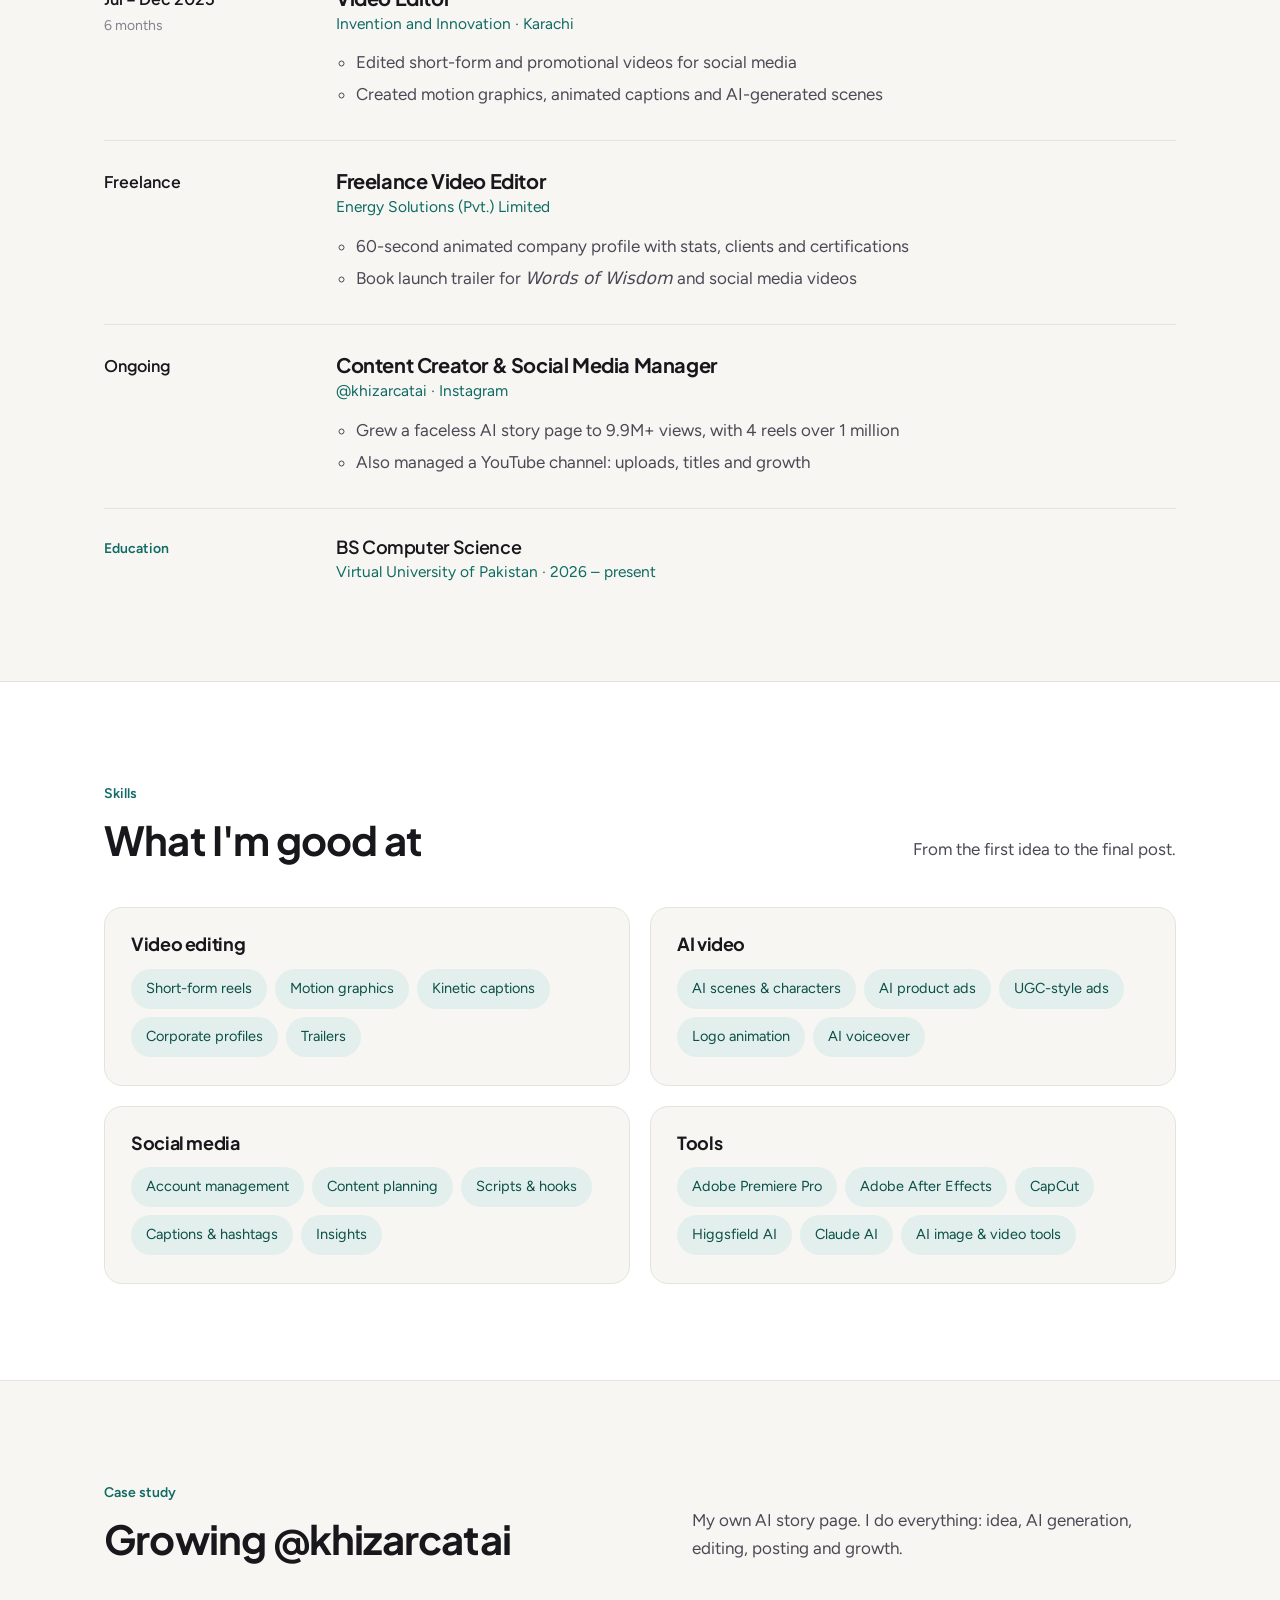
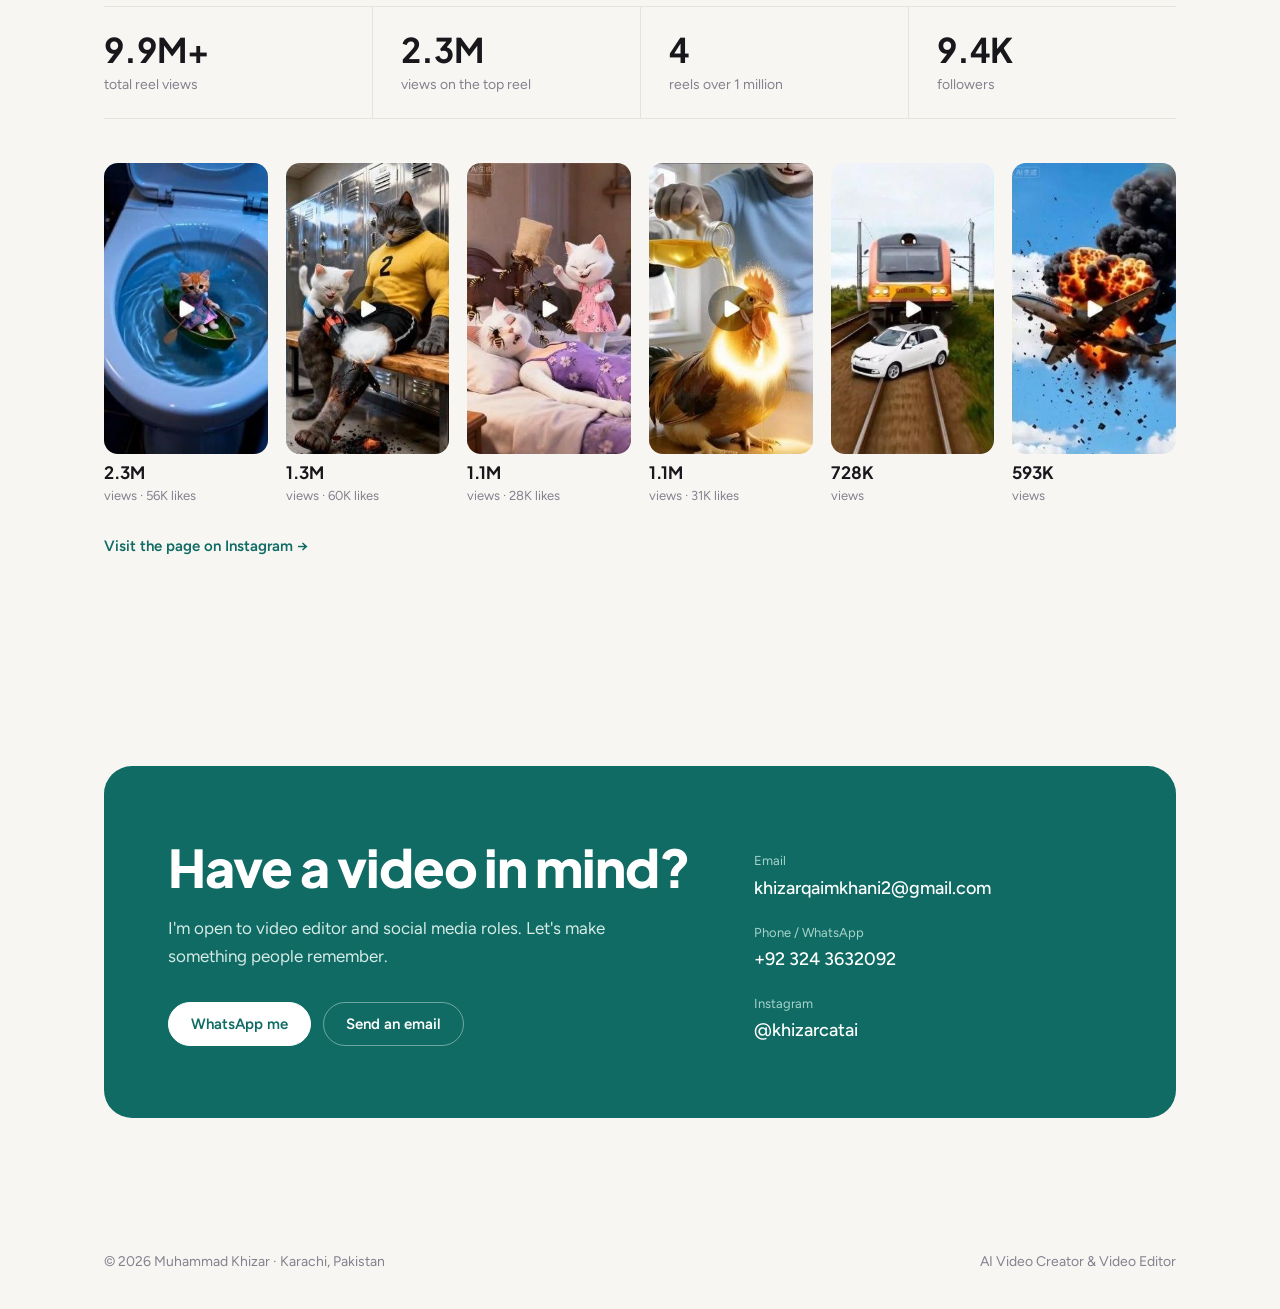
==== commit acc35d5f: "Add files via upload" ====
--- a/index.html
+++ b/index.html
@@ -102,7 +102,7 @@
         <div class="skillcard"><h3>Video editing</h3><div class="tags accent"><span>Short-form reels</span><span>Motion graphics</span><span>Kinetic captions</span><span>Corporate profiles</span><span>Trailers</span></div></div>
         <div class="skillcard"><h3>AI video</h3><div class="tags accent"><span>AI scenes &amp; characters</span><span>AI product ads</span><span>UGC-style ads</span><span>Logo animation</span><span>AI voiceover</span></div></div>
         <div class="skillcard"><h3>Social media</h3><div class="tags accent"><span>Account management</span><span>Content planning</span><span>Scripts &amp; hooks</span><span>Captions &amp; hashtags</span><span>Insights</span></div></div>
-        <div class="skillcard"><h3>Tools</h3><div class="tags"><span>Adobe Premiere Pro</span><span>Adobe After Effects</span><span>CapCut</span><span>Higgsfield AI</span><span>Claude AI</span><span>AI image &amp; video tools</span></div></div>
+        <div class="skillcard"><h3>Tools</h3><div class="tags accent"><span>Adobe Premiere Pro</span><span>Adobe After Effects</span><span>CapCut</span><span>Higgsfield AI</span><span>Claude AI</span><span>AI image &amp; video tools</span></div></div>
       </div>
     </div>
   </section>
